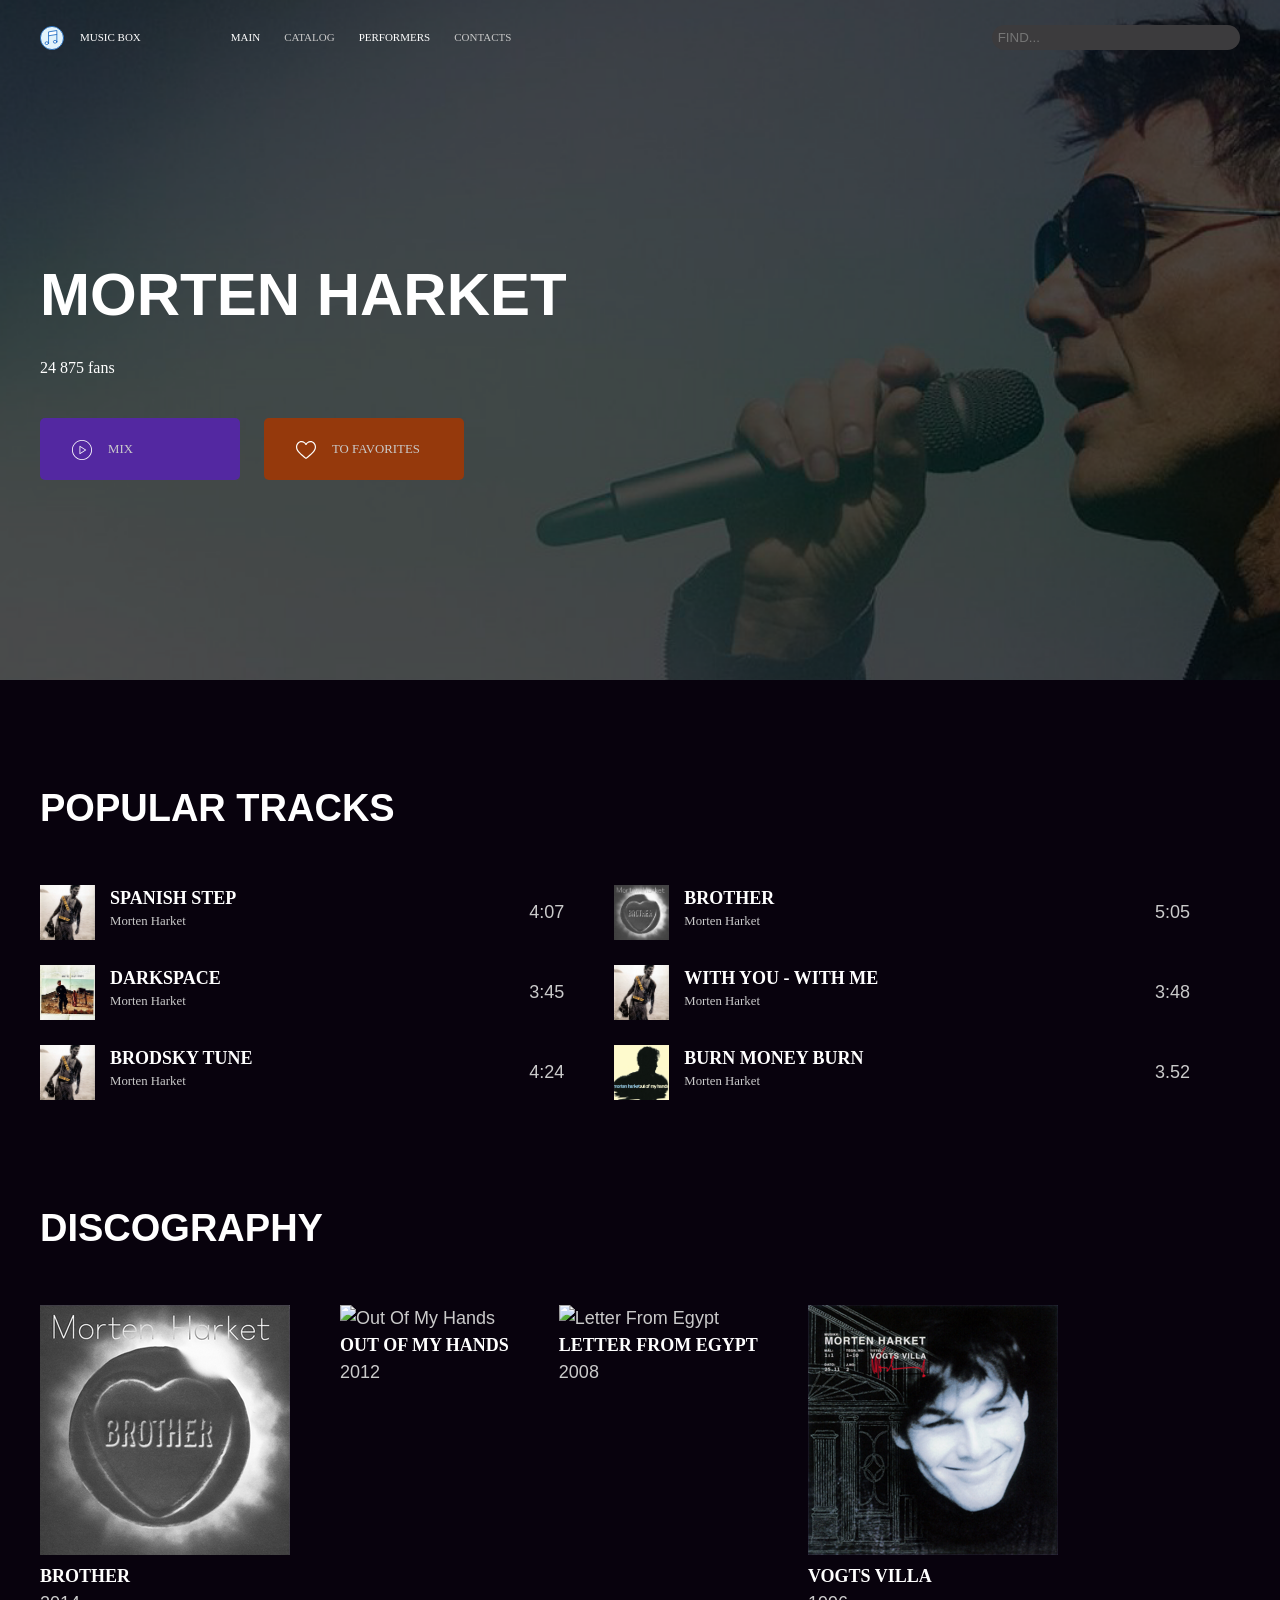
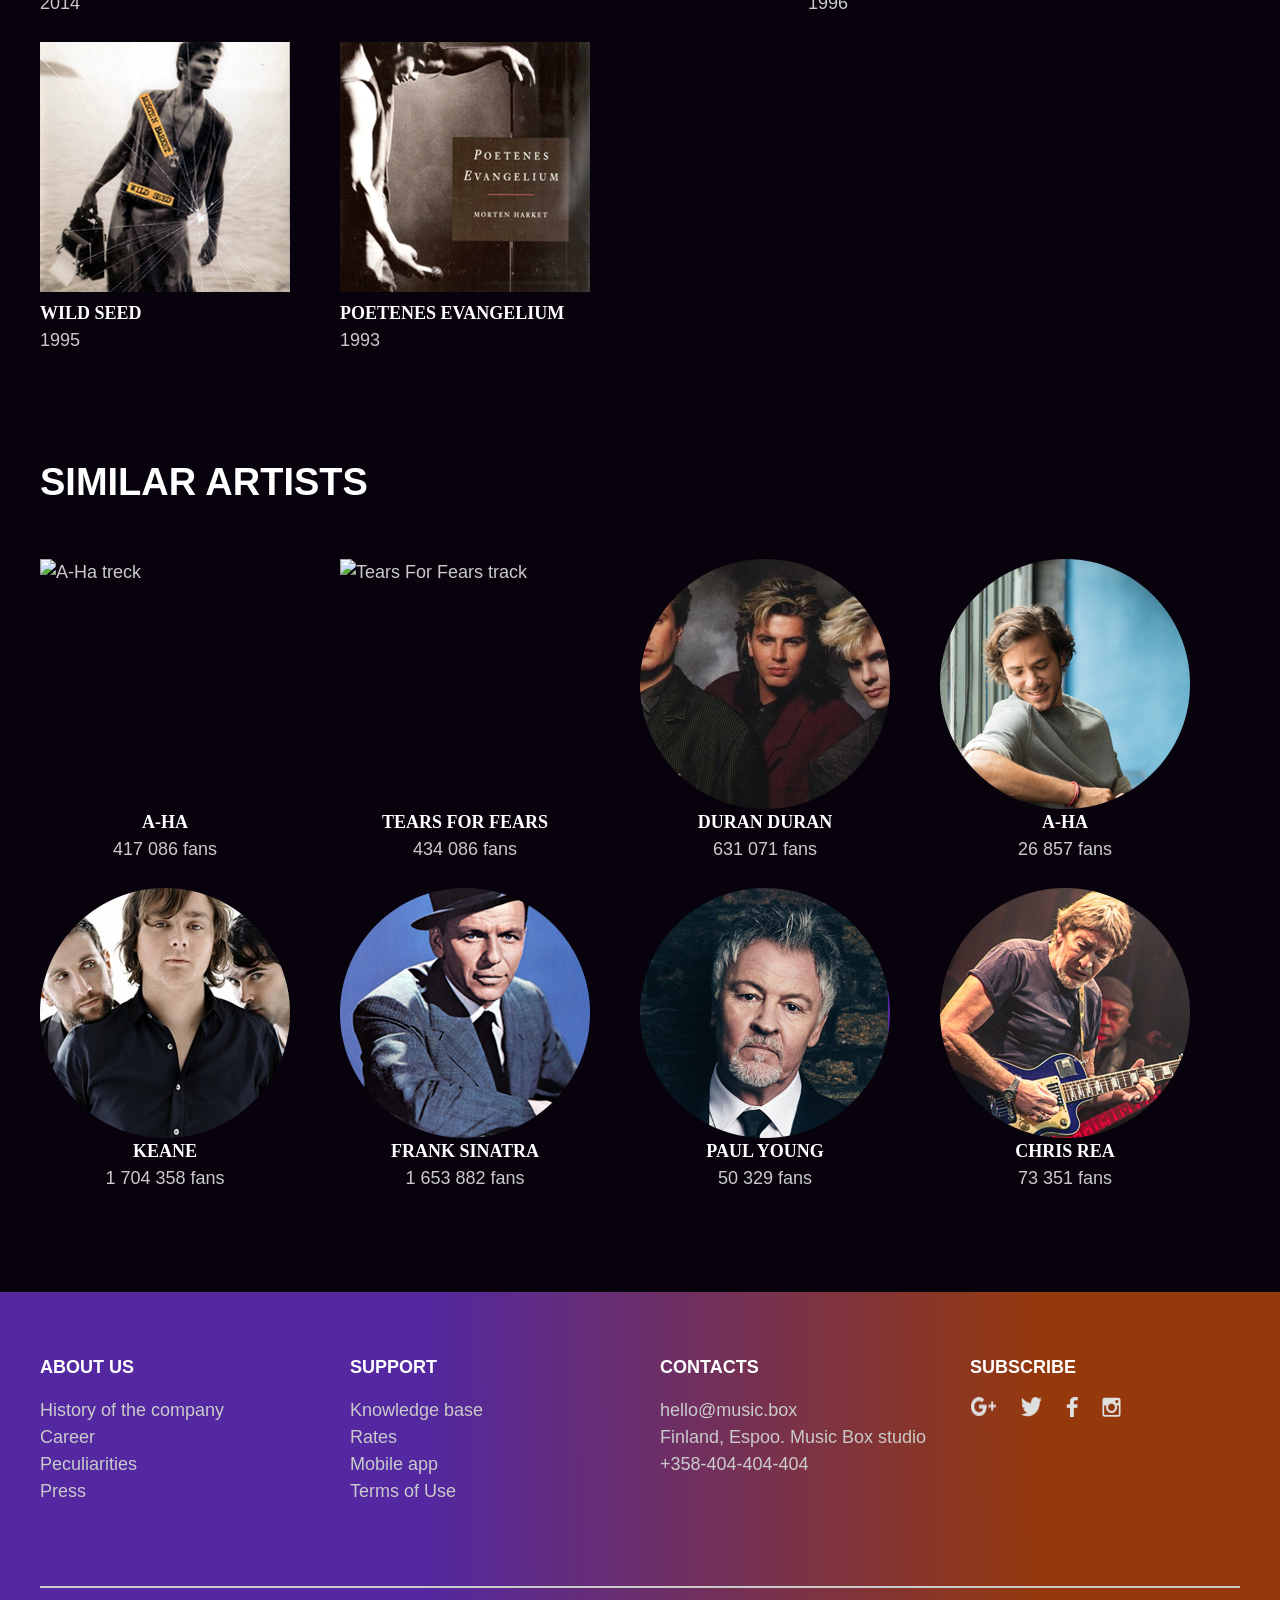
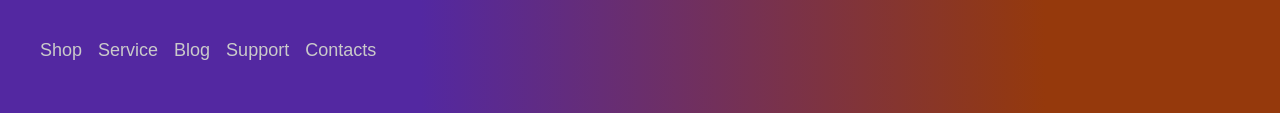
==== index.html @ 2b8c5099 "rename html file" ====
<!DOCTYPE html>
<html lang="en">
<head>
    <meta charset="UTF-8">
    <link rel="stylesheet" href="./css/app.css">
    <title>Aresla/Music box: artist</title>
</head>
<body>
      <div id="page-description" class="main-container artist-background">
          <div class="content-wrapper align-left">
              <header>
                  <div class="header-left">
                      <div class="sign-plus-music-box">
                          <img alt="musical sign" src="images/logo.svg" class="musical-sign">
                          <div class="music-box">MUSIC BOX</div>
                      </div>
                      <div class="header-navigation">
                          <div class="bright-text-color">MAIN</div>
                          <div>CATALOG</div>
                          <div class="bright-text-color">PERFORMERS</div>
                          <div>CONTACTS</div>
                      </div>
                  </div>
                  <input type="text" placeholder=" FIND..." class="search-form">
              </header>
              <div class="artist-description">
                  <div class="artist-description-content">
                      <h1 class="artist-name">Morten Harket</h1>
                      <p>24 875 fans</p>
                      <div class="artist-buttons">
                          <button type="submit" class="btn purple-background">
                              <a href="#">
                                  <div class="btn-content">
                                      <img alt="play sign" src="images/play-button.svg" class="sign">
                                      <span>MIX</span>
                                  </div>
                              </a>
                          </button>
                          <button type="submit" class="btn red-background">
                              <a href="#">
                                  <div class="btn-content">
                                      <img alt="heart sign" src="images/heart.svg" class="sign">
                                      <span>TO FAVORITES</span>
                                  </div>
                              </a>
                          </button>
                      </div>
                  </div>
              </div>
          </div>
      </div>
      <div id="page-popular-track">
          <div class="content-wrapper align-stretch">
              <h2 class="bright-text-color">Popular tracks</h2>
              <div class="tracks-list">
                  <div class="popular-track">
                      <div class="left-side">
                          <img src="images/Wild Seed.png" alt="Wild Seed photo">
                          <div class="track-info"><h3>Spanish Step</h3><p>Morten Harket</p></div>
                      </div>
                      <div class="track-duration">4:07</div>
                  </div>
                  <div class="popular-track">
                      <div class="left-side">
                          <img src="images/Brother.png" alt="Brother">
                          <div class="track-info"><h3>Brother</h3><p>Morten Harket</p></div>
                      </div>
                      <div class="track-duration">5:05</div>
                  </div>
                  <div class="popular-track">
                      <div class="left-side">
                          <img src="images/Letter from Egypt.png" alt="Letter from Egypt">
                          <div class="track-info"><h3>Darkspace</h3><p>Morten Harket</p></div>
                      </div>
                      <div class="track-duration">3:45</div>
                  </div>
                  <div class="popular-track">
                      <div class="left-side">
                          <img src="images/Wild Seed.png" alt="Wild Seed">
                          <div class="track-info"><h3>With You - With Me</h3><p>Morten Harket</p></div>
                      </div>
                      <div class="track-duration">3:48</div>
                  </div>
                  <div class="popular-track">
                      <div class="left-side">
                          <img src="images/Wild Seed.png" alt="Wild Seed">
                          <div class="track-info"><h3>Brodsky Tune</h3><p>Morten Harket</p></div>
                      </div>
                      <div class="track-duration">4:24</div>
                  </div>
                  <div class="popular-track">
                      <div class="left-side">
                          <img src="images/Out of My Hands.png" alt="Out of My Hands">
                          <div class="track-info"><h3>Burn Money Burn</h3><p>Morten Harket</p></div>
                      </div>
                      <div class="track-duration">3.52</div>
                  </div>
              </div>
          </div>
      </div>
      <div id="page-discography">
          <div class="content-wrapper">
              <h2 class="align-start bright-text-color">Discography</h2>
              <div class="discography-list">
                  <div class="discography-item">
                      <img src="images/Brother.png" alt="Brother">
                      <div class="discography-info">
                          <h3>Brother</h3>
                          <div>2014</div>
                      </div>
                  </div>
                  <div class="discography-item">
                      <img src="images/Out Of My Hands.png" alt="Out Of My Hands">
                      <div class="discography-info">
                          <h3>Out Of My Hands</h3>
                          <div>2012</div>
                      </div>
                  </div>
                  <div class="discography-item">
                      <img src="images/Letter From Egypt.png" alt="Letter From Egypt">
                      <div class="discography-info">
                          <h3>Letter From Egypt</h3>
                          <div>2008</div>
                      </div>
                  </div>
                  <div class="discography-item">
                      <img src="images/Vogts Villa.png" alt="Vogts Villa">
                      <div class="discography-info">
                          <h3>Vogts Villa</h3>
                          <div>1996</div>
                      </div>
                  </div>
                  <div class="discography-item">
                      <img src="images/Wild Seed.png" alt="Wild Seed">
                      <div class="discography-info">
                          <h3>Wild Seed</h3>
                          <div>1995</div>
                      </div>
                  </div>
                  <div class="discography-item">
                      <img src="images/Poetenes Evangelium.png" alt="Poetenes Evangelium">
                      <div class="discography-info">
                          <h3>Poetenes Evangelium</h3>
                          <div>1993</div>
                      </div>
                  </div>
              </div>
          </div>
      </div>
      <div id="page-similar">
          <div class="content-wrapper">
              <h2 class="align-start bright-text-color">Similar artists</h2>
              <div class="similar-list">
                  <div class="similar-item">
                      <img src="images/A-Ha.png" alt="A-Ha treck">
                      <div class="similar-info">
                          <h3>A-Ha</h3>
                          <div>417 086 fans</div>
                      </div>
                  </div>
                  <div class="similar-item">
                      <img src="images/Tears For Fears.png" alt="Tears For Fears track">
                      <div class="similar-info">
                          <h3>Tears For Fears</h3>
                          <div>434 086 fans</div>
                      </div>
                  </div>
                  <div class="similar-item">
                      <img src="images/Duran Duran.png" alt="Duran Duran pic">
                      <div class="similar-info">
                          <h3>Duran Duran</h3>
                          <div>631 071 fans</div>
                      </div>
                  </div>
                  <div class="similar-item">
                      <img src="images/Jack Savoretti.png" alt="Jack Savoretti">
                      <div class="similar-info">
                          <h3>A-Ha</h3>
                          <div>26 857 fans</div>
                      </div>
                  </div>
                  <div class="similar-item">
                      <img src="images/Keane.png" alt="Keane">
                      <div class="similar-info">
                          <h3>Keane</h3>
                          <div>1 704 358 fans</div>
                      </div>
                  </div>
                  <div class="similar-item">
                      <img src="images/Frank Sinatra.png" alt="Frank Sinatra">
                      <div class="similar-info">
                          <h3>Frank Sinatra</h3>
                          <div>1 653 882 fans</div>
                      </div>
                  </div>
                  <div class="similar-item">
                      <img src="images/Paul Young.png" alt="Paul Young">
                      <div class="similar-info">
                          <h3>Paul Young</h3>
                          <div>50 329 fans</div>
                      </div>
                  </div>
                  <div class="similar-item">
                      <img src="images/Chris Rea.png" alt="Chris Rea">
                      <div class="similar-info">
                          <h3>Chris Rea</h3>
                          <div>73 351 fans</div>
                      </div>
                  </div>
              </div>
          </div>
      </div>
      <footer class="bg-gradient">
          <div class="content-wrapper">
              <div class="footer-top-part">
                  <div>
                      <h2 class="footer-topic">About us</h2>
                      <div><a href="#">History of the company</a></div>
                      <div><a href="#">Career</a></div>
                      <div><a href="#">Peculiarities</a></div>
                      <div><a href="#">Press</a></div>
                  </div>
                  <div>
                      <h2 class="footer-topic">Support</h2>
                      <a href="#">Knowledge base</a><br>
                      <a href="#">Rates</a><br>
                      <a href="#">Mobile app</a><br>
                      <a href="#">Terms of Use</a>
                  </div>
                  <div>
                      <h2 class="footer-topic">Contacts</h2>
                      <div>hello@music.box</div>
                      <div>Finland, Espoo. Music Box studio</div>
                      <div>+358-404-404-404</div>
                  </div>
                  <div>
                      <h2 class="footer-topic">Subscribe</h2>
                      <div class="media">
                          <img src="images/Google+.png" alt="знак Гугл+">
                          <img src="images/Twitter.png" alt="знак Твиттер">
                          <img src="images/Facebook.png" alt="знак Фейсбук">
                          <img src="images/Instagram.png" alt="знак Инстаграма">
                      </div>
                  </div>
              </div>
              <hr class="line">
              <div class="footer-down-part">
                <span>Shop</span>
                <span>Service</span>
                <span>Blog</span>
                <span>Support</span>
                <span>Contacts</span>
              </div>
          </div>
      </footer>
</body>
</html>
---- css/app.css ----
header {
  position: absolute;
  top: 25px;
  display: flex;
  flex-direction: row;
  align-items: center;
  justify-content: space-between;
  width: 100%;
  max-width: 1200px;
}

.sign-plus-music-box {
  display: flex;
  flex-direction: row;
  align-items: center;
}

.musical-sign {
  margin-left: 0;
  width: 24px;
  height: 24px;
}

.music-box {
  font: 11px/16.5px Roboto, serif;
  margin-left: 16px;
}

.header-navigation {
  display: flex;
  flex-direction: row;
  align-items: center;
  gap: 24px;
  margin-left: 90px;
  color: #CACACA;
  font: 11px/16.5px Roboto, serif;
}

.bright-color {
  color: #FFFFFF;
}

.search-form {
  width: 248px;
  height: 25px;
  padding: 0;
  margin-right: 0;
  border-radius: 50px;
  color: whitesmoke;
  background-color: #3C3B3D;
  box-sizing: border-box;
  border-color: transparent;
}

.header-left {
  display: flex;
  flex-direction: row;
  align-items: center;
}

@media (max-width: 770px) {
  header {
    position: absolute;
    display: flex;
    flex-direction: column;
    align-items: flex-start;
    top: 25px;
    left: 20px;
    right: 20px;
    width: calc(100% - 40px);
  }

  .header-left {
    display: flex;
    flex-direction: column;
    justify-items: flex-start;
    align-items: initial;
  }

  .flex-container {
    display: flex;
    flex-direction: column;
    justify-items: flex-start;
  }

  .header-navigation {
    display: flex;
    flex-direction: column;
    align-items: flex-start;
    margin: 17px 0 18px 0;
    gap: 3px;
  }

  .search-form {
    width: 100%;
    height: 25px;
    padding-right: 0;
    border-radius: 50px;
    background-color: #3C3B3D;
    box-sizing: border-box;
  }
}
body {
  font: 18px/1.5 Roboto, sans-serif;
  background-color: #08020d;
  color: #cacaca;
  margin: 0;
}

h1 {
  font-size: 60px;
  line-height: 90px;
  font-weight: bold;
  text-transform: uppercase;
  margin-block: 0;
}

h2 {
  font-size: 38px;
  line-height: 57px;
  font-weight: bold;
  text-transform: uppercase;
  margin: 0;
}

.btn {
  padding: 20px 30px;
  border-radius: 5px;
  text-transform: uppercase;
  border-color: transparent;
}

.bright-text-color {
  color: #FFFFFF;
}

@media (max-width: 770px) {
  h1 {
    font-size: 30px;
    line-height: 45px;
    font-weight: bold;
    text-transform: uppercase;
  }

  h2 {
    font-size: 18px;
    line-height: 27px;
    font-weight: bold;
    text-transform: uppercase;
  }
}
.main-container {
  max-width: 1440px;
  position: relative;
  justify-items: center;
}

.content-wrapper {
  display: flex;
  flex-direction: column;
  align-items: center;
  align-content: center;
  justify-content: center;
  justify-items: center;
  width: 100%;
  max-width: 1200px;
}

.align-left {
  align-items: flex-start;
}

.align-stretch {
  align-items: stretch;
}

@media (max-width: 770px) {
  .main-container {
    max-width: 100%;
    position: relative;
  }

  .content-wrapper {
    display: flex;
    justify-content: center;
    max-width: 100%;
    padding-right: 20px;
    padding-left: 20px;
    width: calc(100% - 40px);
  }
}
.page-description-background {
  width: 100%;
  background-image: url("../images/banner.png");
  background-position: center;
  background-size: cover;
}

.artist-background {
  width: 100%;
  background-image: url("../images/Morten Harket.png");
  background-position: center;
  background-size: cover;
}

#page-description {
  display: flex;
  flex-direction: column;
  align-items: center;
  padding-top: 200px;
  padding-bottom: 200px;
  color: #FFFFFF;
}

.instruction {
  display: flex;
  flex-direction: row;
  align-items: center;
  justify-content: center;
  font: 16px/1.5 Roboto, serif;
  margin-top: 31px;
}

.subscribe-section {
  text-align: center;
  width: 100%;
}

h2 {
  margin-top: 0;
}

.page-description-forms {
  display: inline-flex;
  flex-direction: column;
  margin-top: 17px;
}

.form {
  display: flex;
  flex-direction: column;
  margin-bottom: 24px;
}

.form-inputs {
  display: inline-flex;
  justify-content: center;
  gap: 24px;
  margin-bottom: 1.5rem;
  color: #FFFFFF;
}

form input {
  min-width: 270px;
  min-height: 50px;
  padding-left: 20px;
  border: 2px solid #CACACA;
  border-radius: 3px;
  box-sizing: border-box;
  background-color: transparent;
}

form input::placeholder {
  color: #FFFFFF;
}

.bg-color {
  background-color: #34C176;
}

.artist-description {
  display: flex;
  flex-direction: column;
  justify-items: center;
  align-items: flex-start;
  margin-top: 50px;
}

.content-wrapper-artist {
  display: flex;
  flex-direction: column;
  align-items: center;
  justify-content: flex-start;
  width: 100%;
  max-width: 1200px;
}

.artist-name {
  margin-bottom: 16px;
}

.artist-description-content p {
  margin: 16px 0 38px;
  font: 16px/1.5 Roboto, serif;
}

.artist-buttons {
  display: flex;
  flex-direction: row;
  gap: 1.5rem;
  border-color: transparent;
}

.artist-buttons button {
  height: 62px;
  width: 200px;
}

.btn-content {
  display: flex;
  flex-direction: row;
  gap: 16px;
  justify-items: flex-start;
  align-items: center;
  font: 12.8px/1.5 Roboto, serif;
}

.sign {
  height: 20px;
  filter: invert(100%);
}

.red-background {
  background-color: #95390C;
}

.purple-background {
  background-color: #5328A1;
}

@media (max-width: 770px) {
  .instruction {
    display: flex;
    flex-direction: column;
    justify-items: center;
    margin-top: 31px;
  }

  .page-description-forms {
    display: inline-flex;
    flex-direction: column;
    width: 100%;
    margin-top: 17px;
  }

  .form-inputs {
    display: flex;
    flex-direction: column;
    width: 100%;
    gap: 24px;
    margin-bottom: 1.5rem;
    color: #FFFFFF;
  }

  form input {
    flex: 1;
    height: 50px;
    width: 100%;
    padding-left: 20px;
    border: 2px solid #CACACA;
    border-radius: 3px;
    box-sizing: border-box;
    background-color: transparent;
  }

  .artist-buttons {
    display: flex;
    flex-direction: column;
    align-items: flex-start;
  }
}
.page-pricing-background {
  width: 100%;
  background: #08020D;
}

#page-pricing {
  display: flex;
  justify-content: center;
  padding-top: 100px;
  color: #FFFFFF;
}

.page-pricing-content {
  display: flex;
  flex-direction: column;
  align-items: center;
  width: 100%;
  max-width: 1200px;
}

.pricing-cards {
  display: flex;
  flex-direction: row;
  align-items: center;
  justify-items: center;
  justify-content: space-between;
  width: 100%;
  gap: 47px;
  margin-top: 45px;
  margin-bottom: 50px;
}

.page-pricing-btn {
  padding: 20px 30px;
  border-radius: 5px;
  width: 100%;
  background-color: transparent;
  border: 1px solid #CACACA;
}

a {
  text-decoration: none;
  color: #FFFFFF;
}

.pricing-item {
  flex: 1;
  display: flex;
  flex-direction: column;
  align-items: center;
  padding-left: 1.5rem;
  padding-right: 1.5rem;
  padding-bottom: 64px;
  border-radius: 1rem;
  font-size: 12.8px;
  line-height: 19.2px;
  font-weight: normal;
}

.pricing-item h3 {
  font-size: 24px;
  line-height: 36px;
  text-transform: uppercase;
}

.pricing-value {
  display: flex;
  font-size: 64px;
  line-height: 64px;
  margin-top: 200px;
  margin-bottom: 64px;
}

.currency {
  font: normal 32px/1.5 Roboto, sans-serif;
}

.pricing-footer {
  margin-top: 64px;
  display: flex;
  text-align: center;
}

.bg-1 {
  background-image: url("../images/subscribe_1.png");
  background-position: center;
  background-size: cover;
}

.bg-2 {
  background-image: url("../images/subscribe_2.png");
  background-position: center;
  background-size: cover;
}

.bg-3 {
  background-image: url("../images/subscribe_3.png");
  background-position: center;
  background-size: cover;
}

.page-pricing-footer {
  width: 100%;
  display: flex;
  text-align: center;
  font: normal 16px/1.5 Roboto, sans-serif;
}

@media (max-width: 770px) {
  .pricing-cards {
    display: flex;
    flex-direction: column;
    justify-items: center;
    width: calc(100% - 40px);
  }

  .page-pricing-footer {
    width: calc(100% - 40px);
  }
}
#page-news {
  display: flex;
  justify-content: center;
  padding-top: 100px;
}

.margin-btm-48 {
  margin-bottom: 48px;
}

h3 {
  font: normal 30px/1.5 Roboto, sans-serif;
  margin: 0;
}

.news-item {
  display: flex;
  flex-direction: row;
  align-items: center;
}

.news {
  display: flex;
  flex-direction: column;
  align-items: flex-start;
  margin-left: 50px;
}

.news-body {
  display: flex;
  flex-direction: column;
  align-items: flex-start;
}

.news-body p {
  margin-top: 30px;
  margin-bottom: 24px;
}

.news-footer {
  display: flex;
  flex-direction: column;
  align-items: flex-start;
}

.news-author {
  display: flex;
  flex-direction: row;
  align-items: center;
  gap: 16px;
  margin-bottom: 48px;
  font: normal 12px/1.6 Roboto, sans-serif;
}

.news-author span {
  color: #F89202;
  text-transform: capitalize;
}

.page-news-btn {
  width: 135px;
  height: 53px;
  background-color: transparent;
  border: 1px solid #CACACA;
}

.page-news-btn a {
  font: normal 12px/1.6 Roboto, sans-serif;
}

.second-news {
  margin-top: 65px;
}

.second-news-content {
  margin-left: 0;
}

@media (max-width: 770px) {
  .news {
    margin-left: 0;
  }

  .news-item {
    display: flex;
    flex-direction: column;
    justify-items: center;
    width: 100%;
  }

  .news-item img {
    max-width: 100%;
  }

  h3 {
    font: normal 16px/1.5 Roboto, sans-serif;
  }

  .news-body p {
    font: normal 16px/1.5 Roboto, sans-serif;
  }

  .news-item {
    gap: 50px;
  }

  .news-author {
    align-items: flex-start;
  }

  .second-news {
    display: flex;
    flex-direction: column-reverse;
  }
}
#page-app {
  display: flex;
  justify-content: center;
  padding-top: 100px;
  margin-bottom: 100px;
}

.page-app-content {
  display: flex;
  flex-direction: row;
  align-items: start;
  justify-items: center;
  width: 100%;
  gap: 144px;
  margin-top: 48px;
  margin-bottom: 16px;
}

.page-app-contents {
  max-width: 600px;
  padding-top: 16px;
}

.page-app-content-text {
  font: 16px/1.5 Roboto, sans-serif;
}

.page-app-btn {
  width: 131px;
  height: 53px;
  margin-top: 16px;
  border-radius: 32px;
  padding: 16px 40px;
  background: #95390C;
  border-color: transparent;
}

.page-app-btn a {
  font: 12.8px/19.2px Roboto, sans-serif;
  color: #FFFFFF;
}

@media (max-width: 770px) {
  .page-app-content {
    flex-direction: column-reverse;
    align-items: center;
    gap: 16px;
  }
}
footer {
  display: flex;
  justify-content: center;
  width: 100%;
}

.bg-gradient {
  background: linear-gradient(89.75deg, #5328a1 32.83%, #95390c 81.56%);
}

.footer-top-part {
  display: grid;
  grid-template-columns: repeat(4, 1fr);
  gap: 40px;
  padding-top: 62px;
  padding-bottom: 72px;
  width: 100%;
}

.line {
  border: 1px solid #CACACA;
  box-sizing: border-box;
  border-radius: 0;
  width: 100%;
}

.footer-down-part {
  display: flex;
  flex-direction: row;
  gap: 16px;
  justify-items: flex-start;
  padding-top: 40px;
  padding-bottom: 49px;
  width: 100%;
}

.footer-topic {
  font-size: 18px;
  line-height: 27px;
  font-weight: bold;
  text-transform: uppercase;
  margin-bottom: 16px;
  color: #FFFFFF;
}

a {
  color: #CACACA;
}

.media {
  display: flex;
  flex-direction: row;
  justify-items: center;
  gap: 24px;
}

@media (max-width: 770px) {
  .footer-top-part {
    display: grid;
    grid-template-columns: auto;
    grid-template-rows: 1fr 1fr auto auto;
    justify-items: start;
    width: 100%;
    padding-bottom: 75px;
  }

  .footer-down-part {
    display: flex;
    flex-direction: column;
    align-items: flex-start;
    width: 100%;
    padding-bottom: 48px;
  }
}
#page-popular-track {
  display: flex;
  justify-content: center;
  padding-top: 100px;
}

h3 {
  font: bold 12.8px/19.2px Roboto, serif;
  margin: 0;
  text-transform: uppercase;
  color: #FFFFFF;
}

.tracks-list {
  display: grid;
  grid-template-columns: auto auto;
  grid-template-rows: auto auto auto;
  row-gap: 25px;
  margin-top: 48px;
}

.popular-track {
  display: flex;
  flex-direction: row;
  justify-content: space-between;
  align-items: center;
  width: 100%;
}

.left-side {
  display: flex;
  flex-direction: row;
  gap: 15px;
}

.left-side img {
  width: 55px;
  height: 55px;
}

.track-info {
  display: flex;
  flex-direction: column;
  justify-items: flex-start;
}

.track-info p {
  margin-block: 0;
  font: 12.8px/19.2px Roboto, serif;
}

.track-duration {
  margin-right: 50px;
}

@media (max-width: 770px) {
  .tracks-list {
    display: grid;
    grid-template-columns: auto;
    grid-template-rows: auto;
    row-gap: 25px;
    margin-top: 48px;
  }

  .track-duration {
    margin-right: 0;
  }
}
#page-discography {
  padding-top: 100px;
  display: flex;
  justify-content: center;
}

.discography-list {
  display: flex;
  flex-direction: row;
  flex-wrap: wrap;
  margin-top: 48px;
  gap: 50px;
  row-gap: 25px;
}

.align-start {
  align-self: flex-start;
}

.discography-item img {
  height: 250px;
  width: 250px;
}

h3 {
  font: bold 18px/1.5 Roboto, serif;
  text-transform: uppercase;
}

@media (max-width: 770px) {
  .discography-item img {
    height: 137px;
    width: 137px;
  }

  .discography-item {
    display: flex;
    flex-direction: column;
    flex-wrap: wrap;
    width: 137px;
  }
}
#page-similar {
  display: flex;
  justify-content: center;
  padding-top: 100px;
  margin-bottom: 100px;
}

.similar-list {
  display: flex;
  flex-direction: row;
  gap: 50px;
  row-gap: 25px;
  margin-top: 48px;
  flex-wrap: wrap;
}

.similar-item {
  display: flex;
  flex-direction: column;
  align-items: center;
}

.similar-item img {
  height: 250px;
  width: 250px;
}

.similar-info {
  display: flex;
  flex-direction: column;
  align-items: center;
}

@media (max-width: 770px) {
  .similar-item img {
    height: 137px;
    width: 137px;
  }
}

/*# sourceMappingURL=app.css.map */
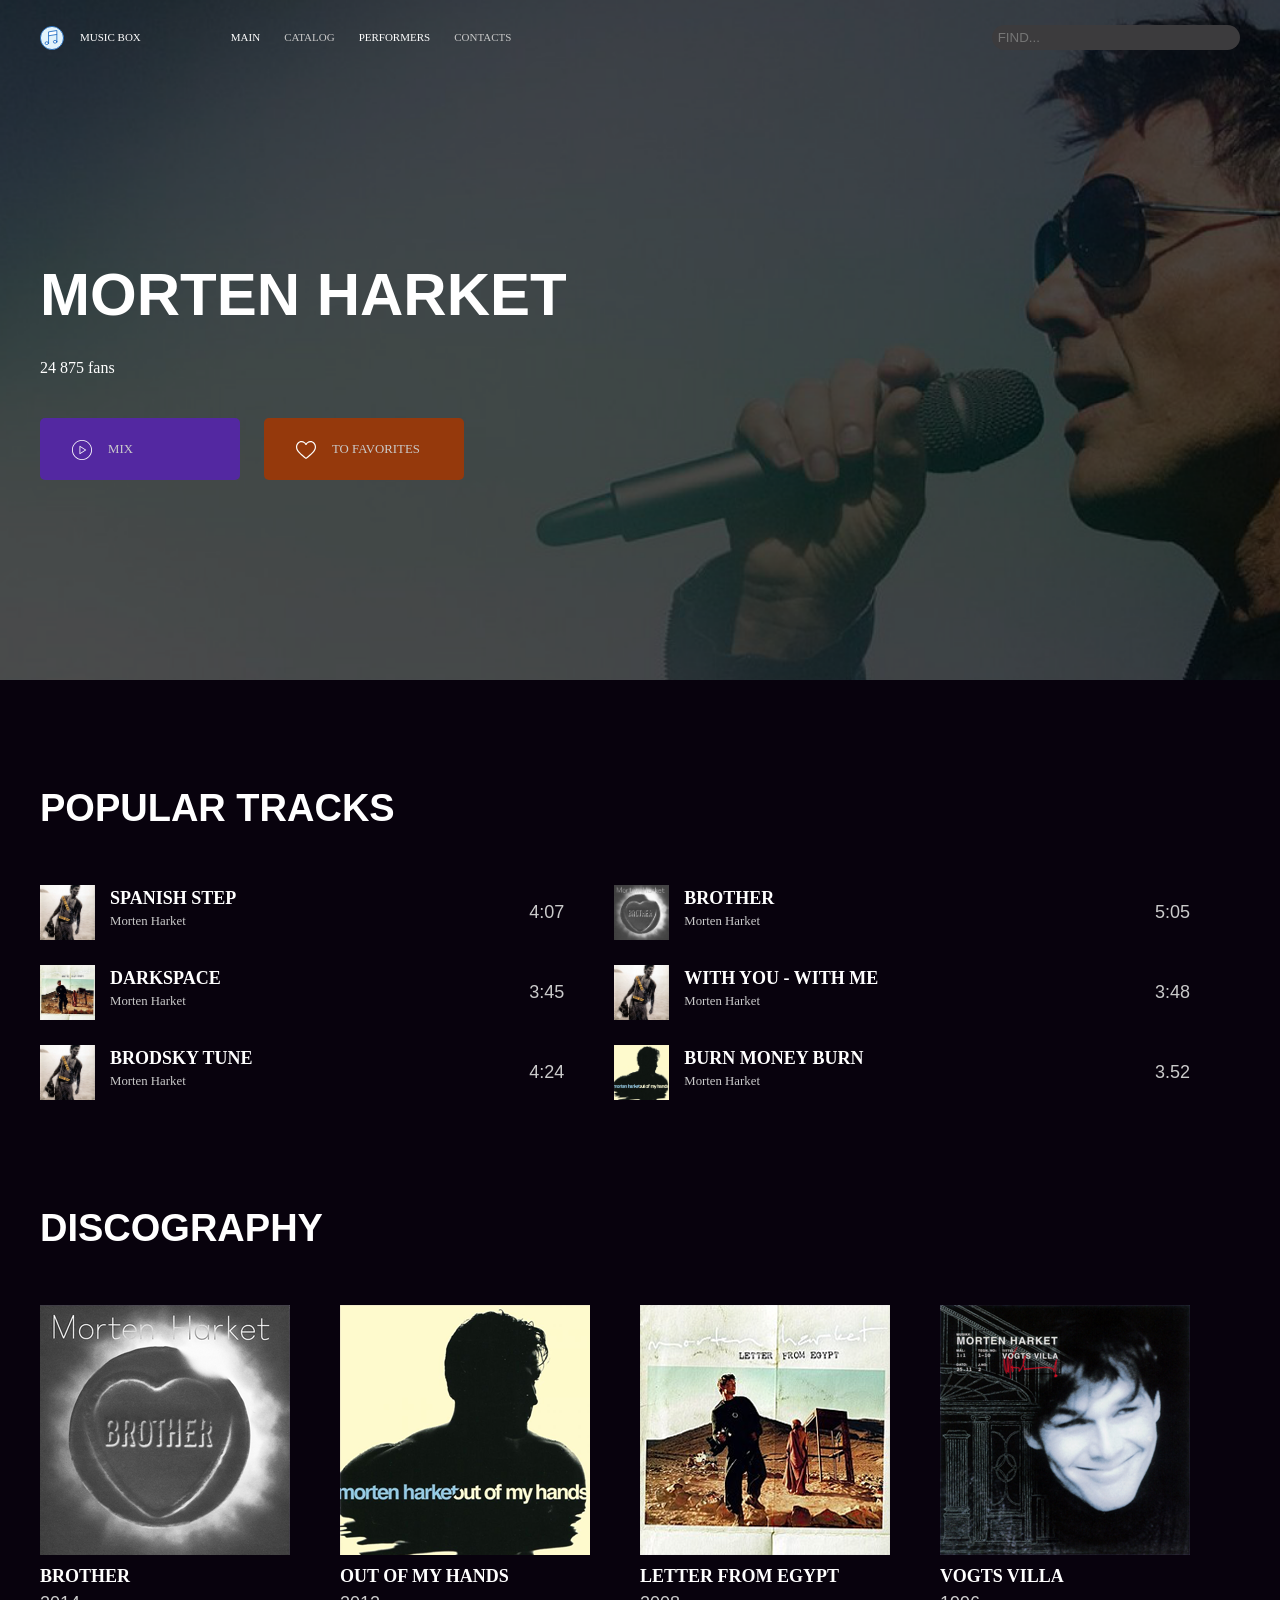
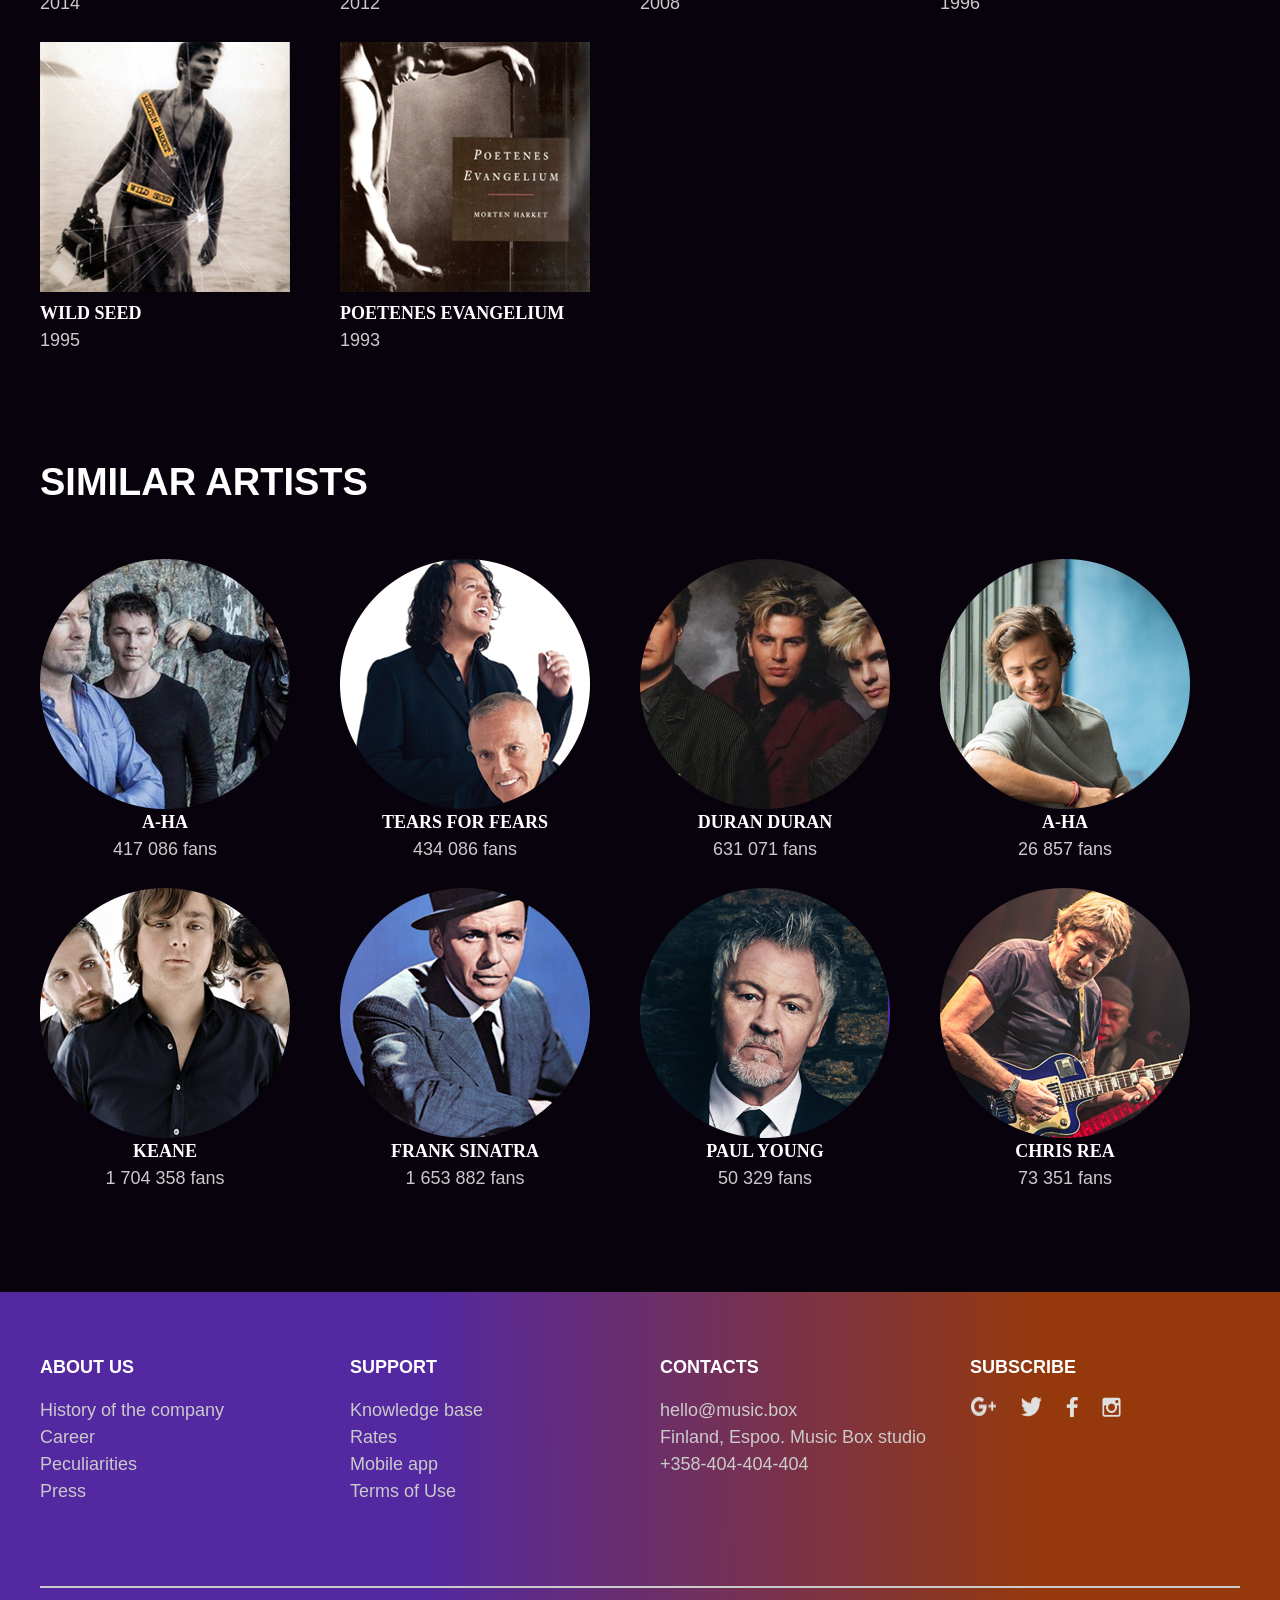
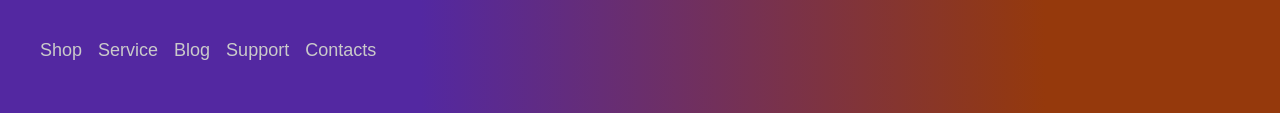
==== commit edfb9137: "fix images links" ====
--- a/index.html
+++ b/index.html
@@ -110,14 +110,14 @@
                       </div>
                   </div>
                   <div class="discography-item">
-                      <img src="images/Out Of My Hands.png" alt="Out Of My Hands">
+                      <img src="/images/Out of My Hands.png" alt="Out Of My Hands">
                       <div class="discography-info">
                           <h3>Out Of My Hands</h3>
                           <div>2012</div>
                       </div>
                   </div>
                   <div class="discography-item">
-                      <img src="images/Letter From Egypt.png" alt="Letter From Egypt">
+                      <img src="/images/Letter from Egypt.png" alt="Letter From Egypt">
                       <div class="discography-info">
                           <h3>Letter From Egypt</h3>
                           <div>2008</div>
@@ -152,14 +152,14 @@
               <h2 class="align-start bright-text-color">Similar artists</h2>
               <div class="similar-list">
                   <div class="similar-item">
-                      <img src="images/A-Ha.png" alt="A-Ha treck">
+                      <img src="/images/A-ha.png" alt="A-Ha treck">
                       <div class="similar-info">
                           <h3>A-Ha</h3>
                           <div>417 086 fans</div>
                       </div>
                   </div>
                   <div class="similar-item">
-                      <img src="images/Tears For Fears.png" alt="Tears For Fears track">
+                      <img src="/images/Tears for Fears.png" alt="Tears For Fears track">
                       <div class="similar-info">
                           <h3>Tears For Fears</h3>
                           <div>434 086 fans</div>
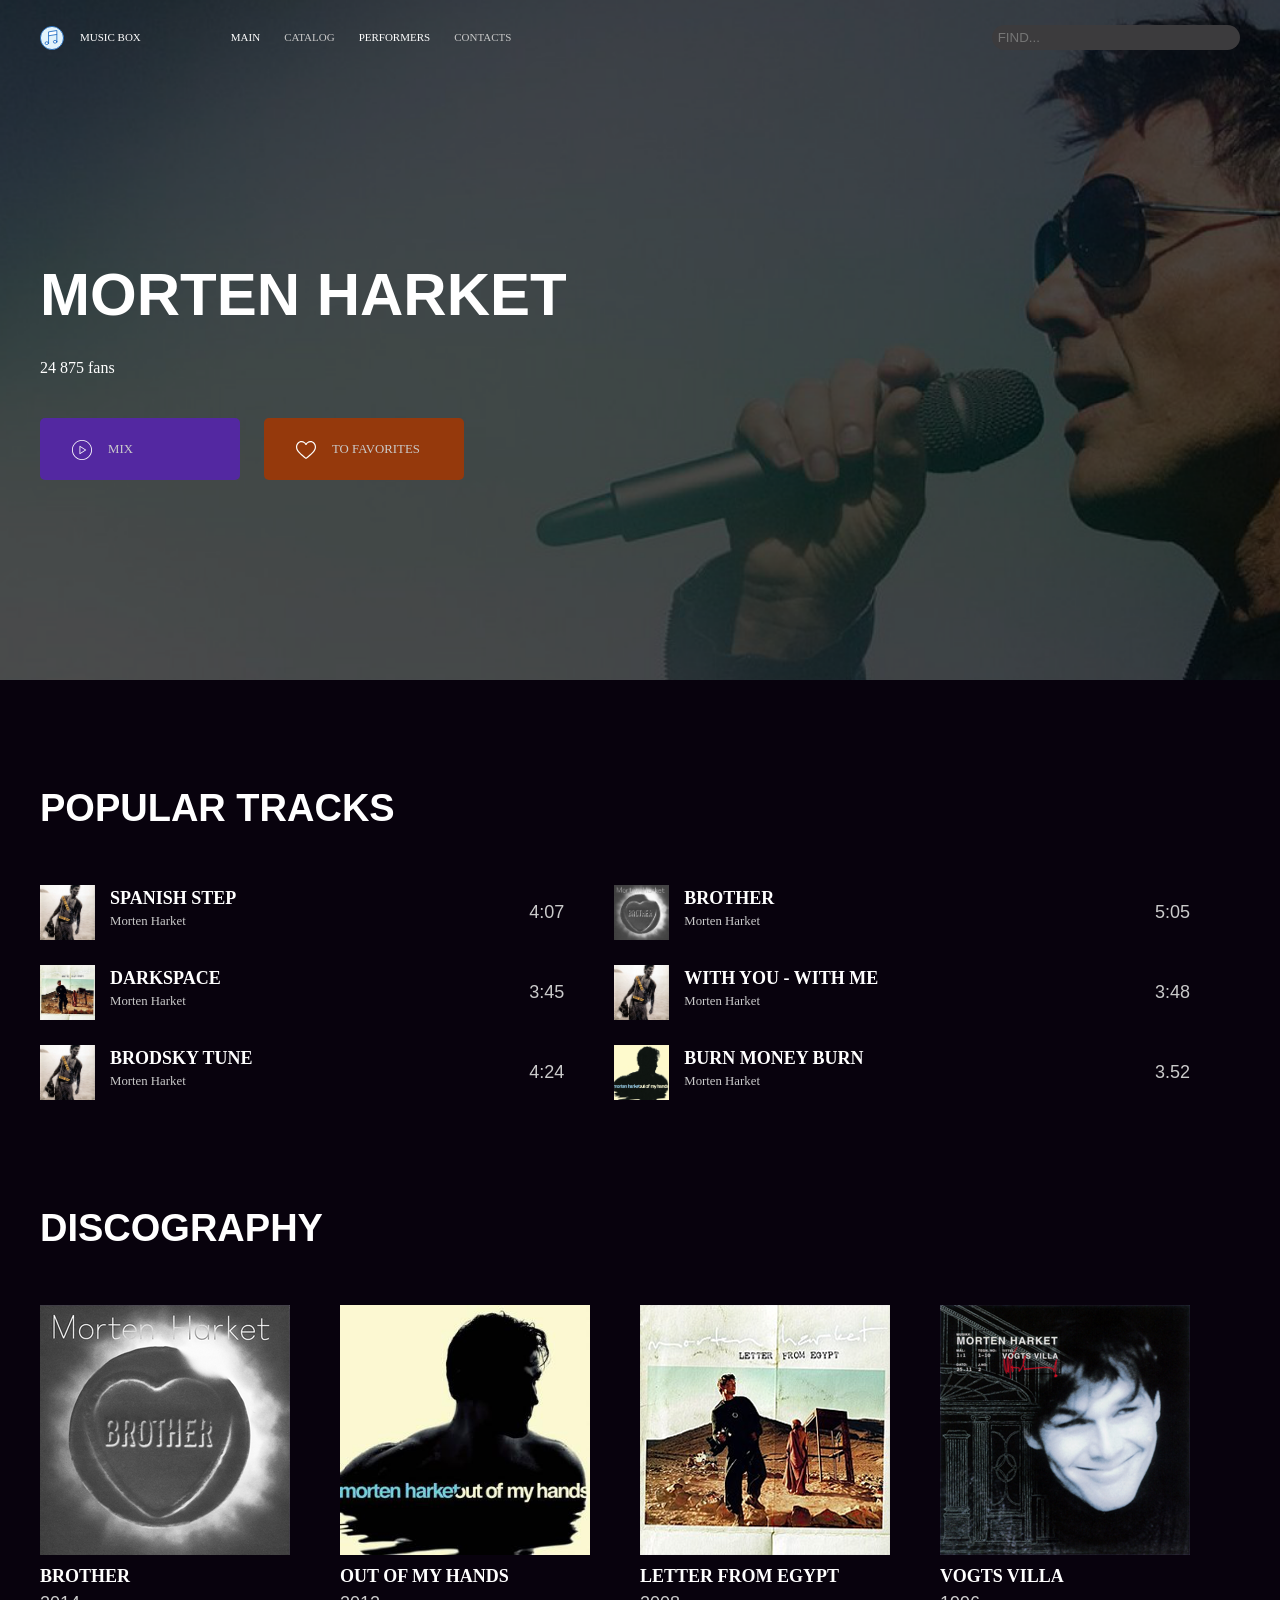
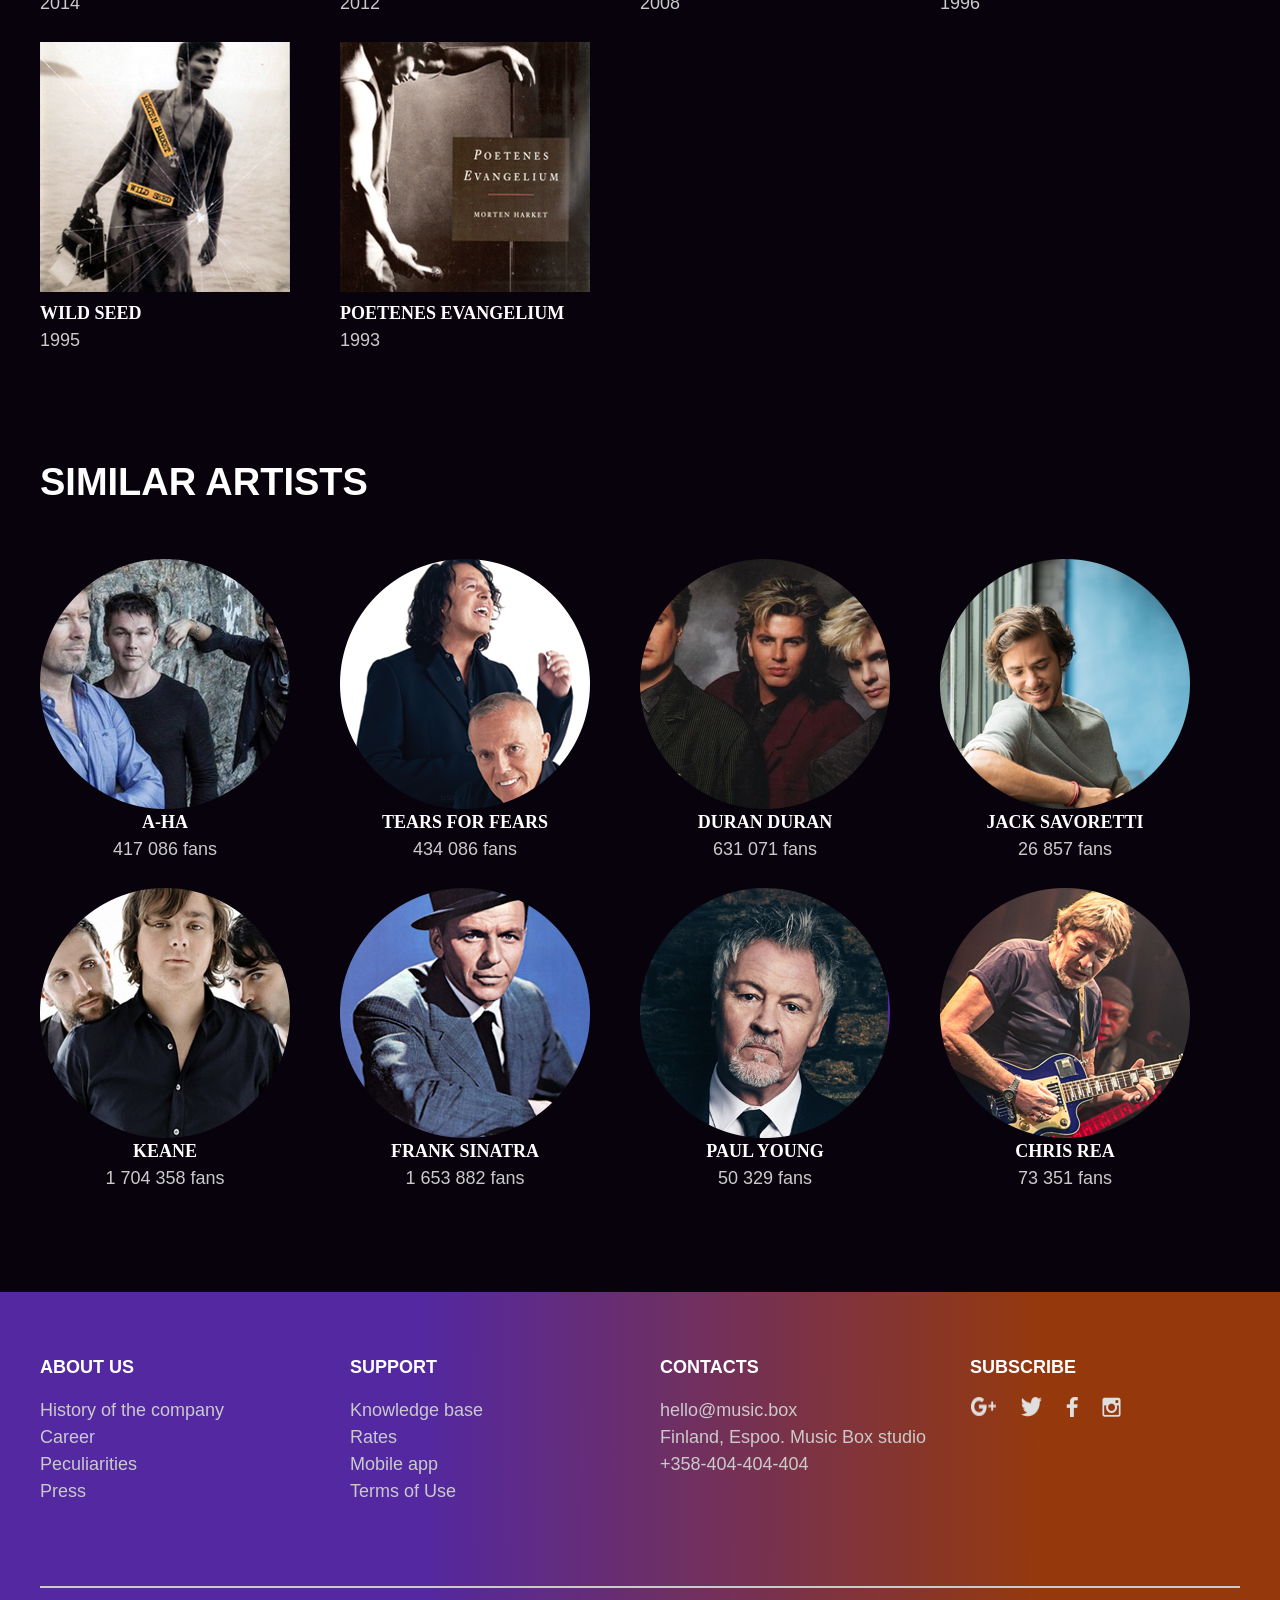
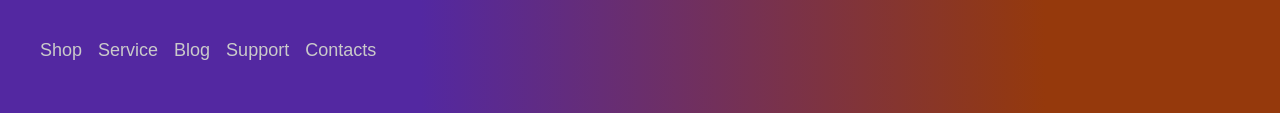
==== commit d50a412a: "change png" ====
--- a/index.html
+++ b/index.html
@@ -110,7 +110,7 @@
                       </div>
                   </div>
                   <div class="discography-item">
-                      <img src="/images/Out of My Hands.png" alt="Out Of My Hands">
+                      <img src="/images/Morten_Harket_-_Out_Of_My_Hands.jpg" alt="Out Of My Hands">
                       <div class="discography-info">
                           <h3>Out Of My Hands</h3>
                           <div>2012</div>
@@ -175,7 +175,7 @@
                   <div class="similar-item">
                       <img src="images/Jack Savoretti.png" alt="Jack Savoretti">
                       <div class="similar-info">
-                          <h3>A-Ha</h3>
+                          <h3>Jack Savoretti</h3>
                           <div>26 857 fans</div>
                       </div>
                   </div>
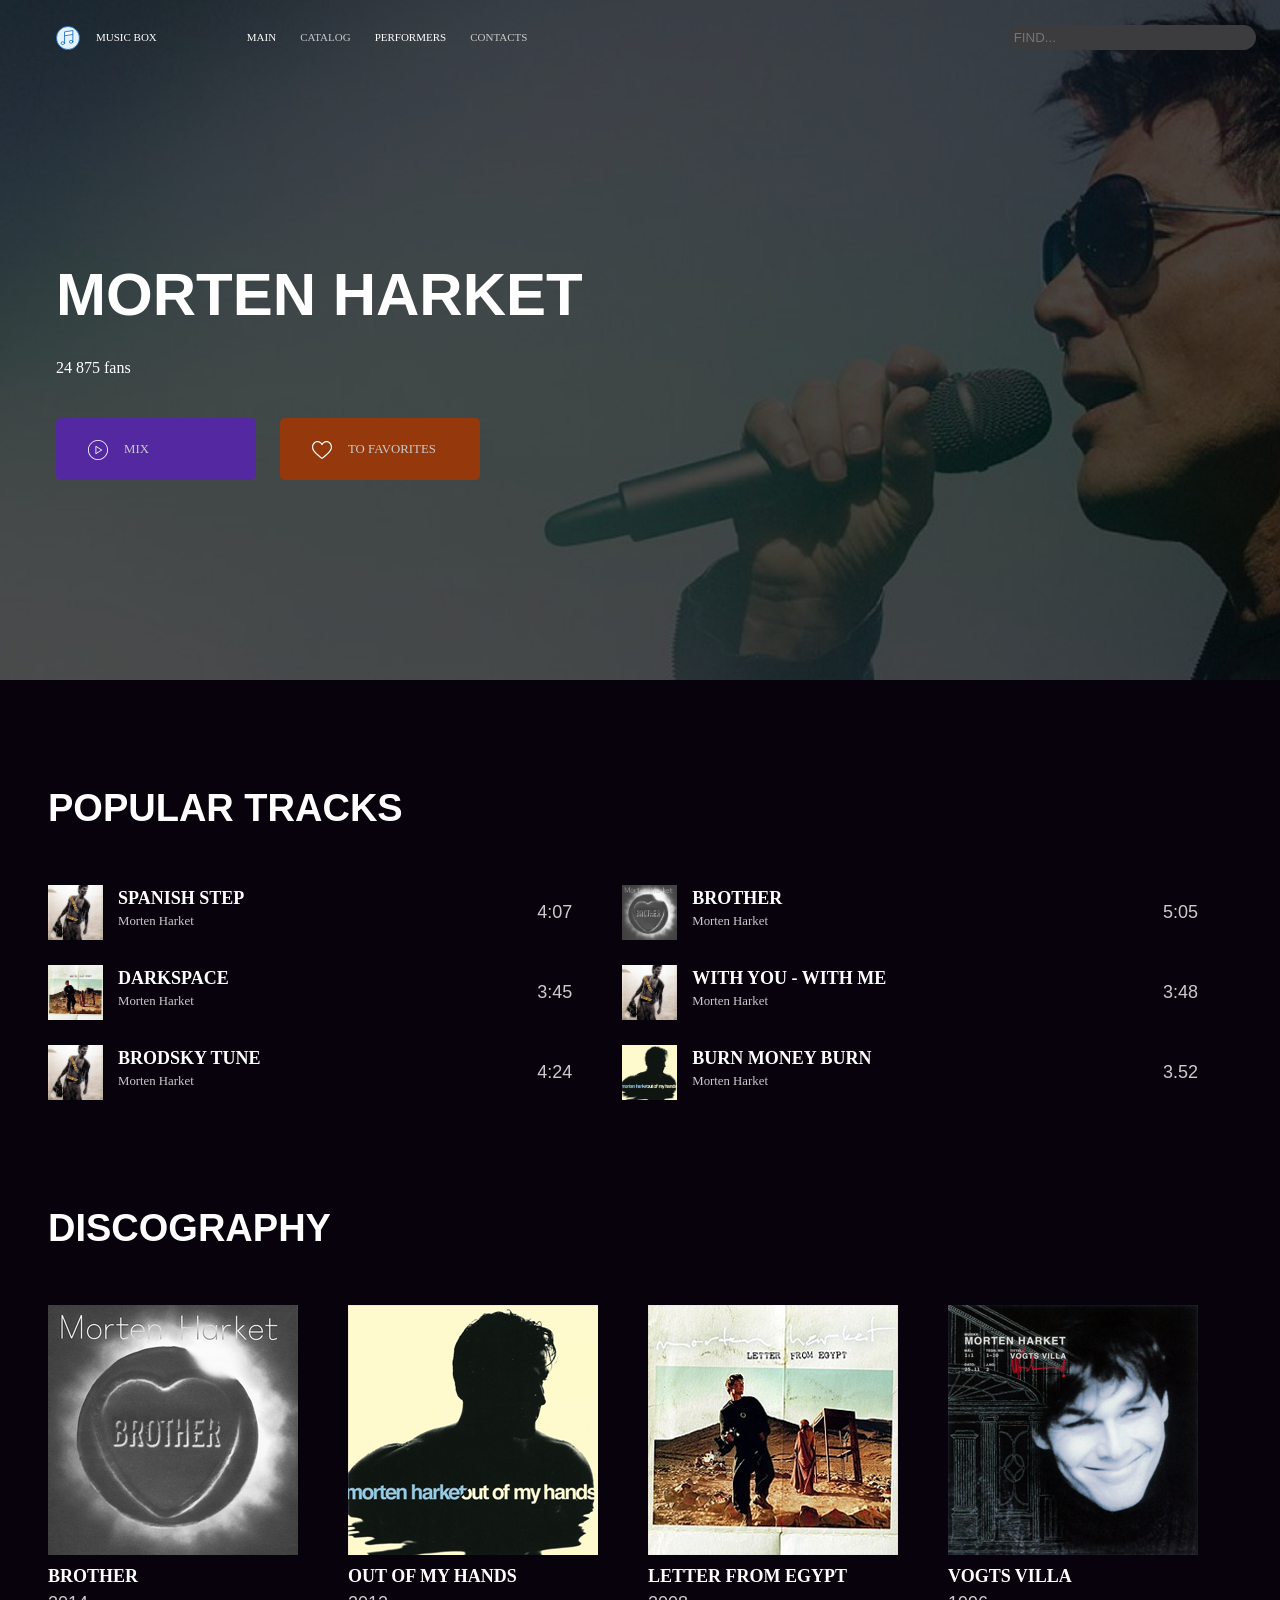
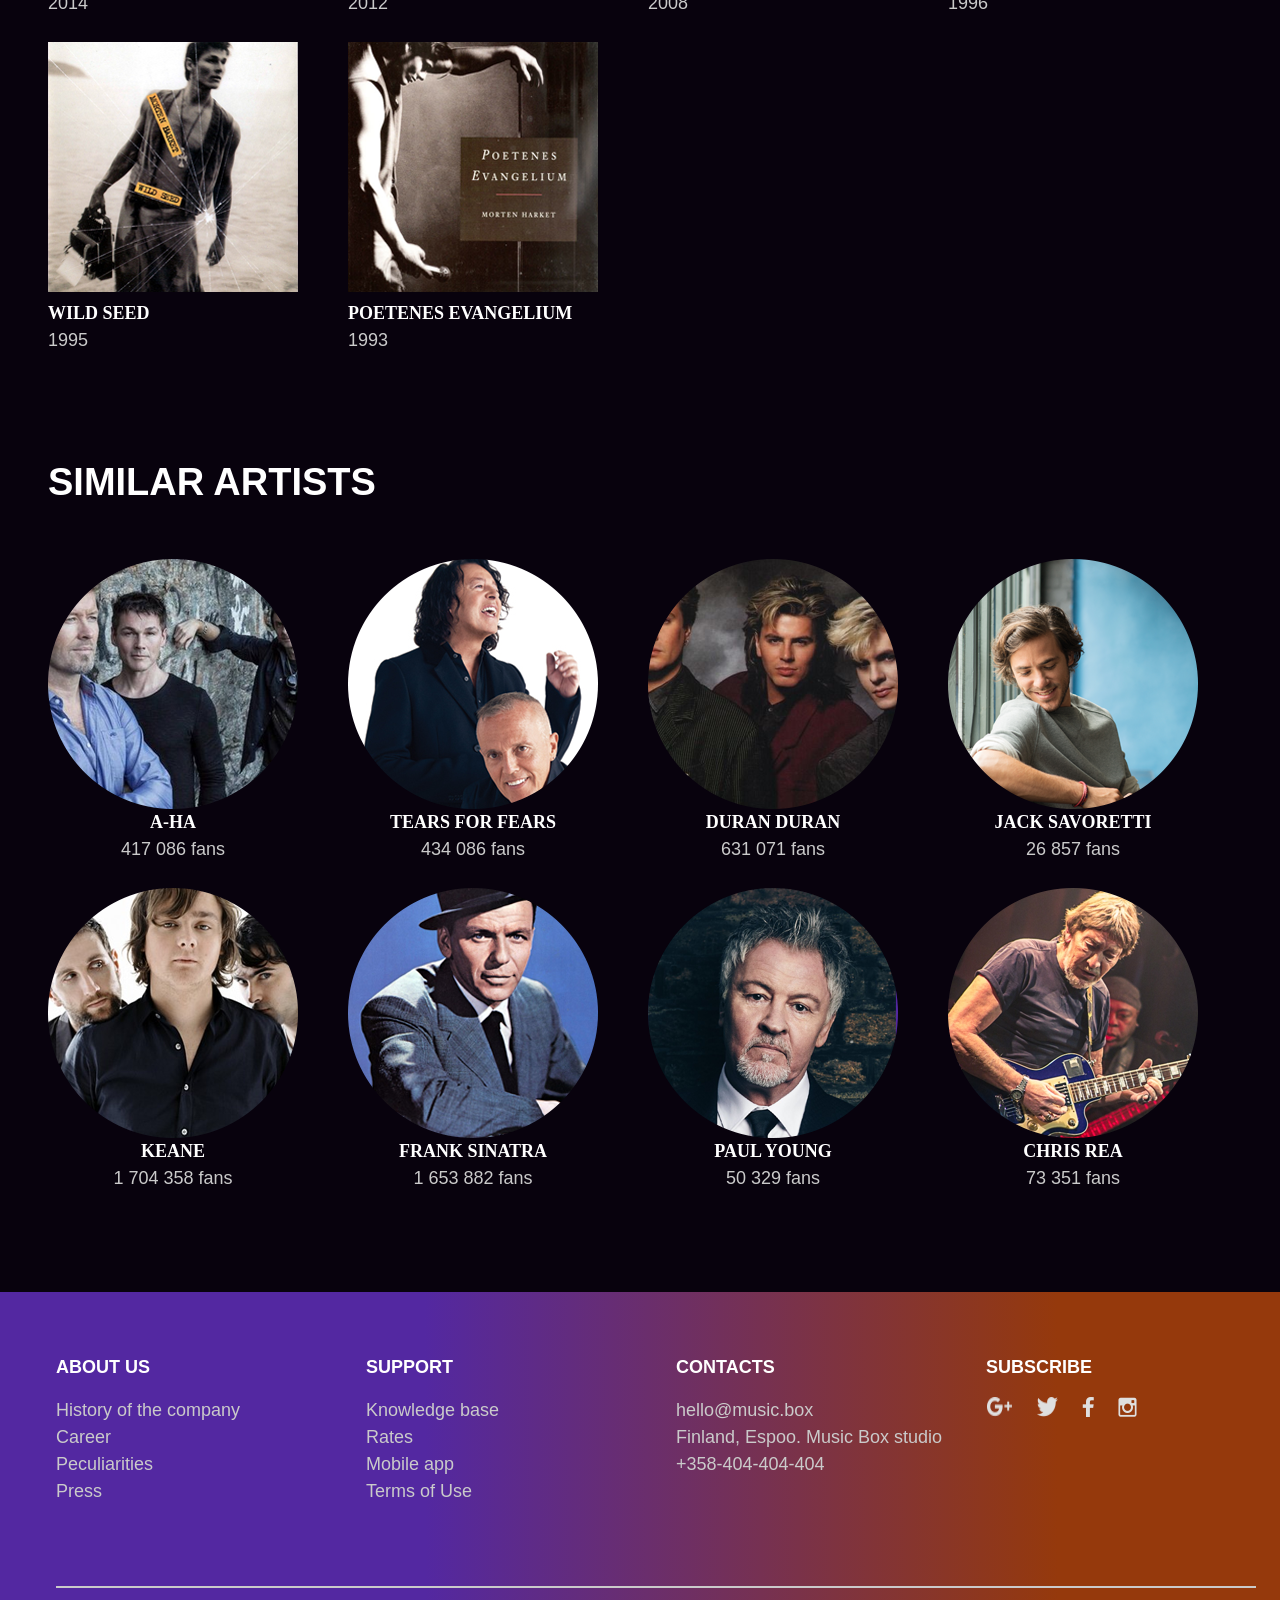
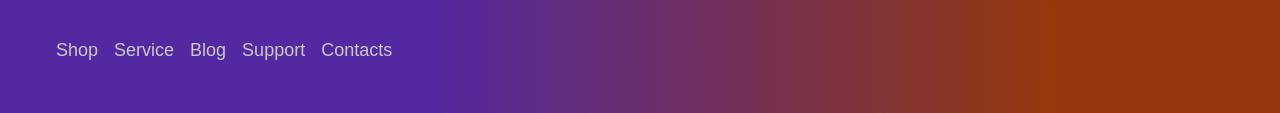
==== commit a1d9dbfa: "change padding and links" ====
--- a/index.html
+++ b/index.html
@@ -110,14 +110,14 @@
                       </div>
                   </div>
                   <div class="discography-item">
-                      <img src="/images/Morten_Harket_-_Out_Of_My_Hands.jpg" alt="Out Of My Hands">
-                      <div class="discography-info">
-                          <h3>Out Of My Hands</h3>
-                          <div>2012</div>
-                      </div>
-                  </div>
-                  <div class="discography-item">
-                      <img src="/images/Letter from Egypt.png" alt="Letter From Egypt">
+                    <img src="./images/Out of My Hands.png" alt="Out Of My Hands">
+                    <div class="discography-info">
+                        <h3>Out Of My Hands</h3>
+                        <div>2012</div>
+                    </div>
+                </div>
+                  <div class="discography-item">
+                      <img src="./images/Letter from Egypt.png" alt="Letter From Egypt">
                       <div class="discography-info">
                           <h3>Letter From Egypt</h3>
                           <div>2008</div>
@@ -152,14 +152,14 @@
               <h2 class="align-start bright-text-color">Similar artists</h2>
               <div class="similar-list">
                   <div class="similar-item">
-                      <img src="/images/A-ha.png" alt="A-Ha treck">
+                      <img src="./images/A-ha.png" alt="A-Ha treck">
                       <div class="similar-info">
                           <h3>A-Ha</h3>
                           <div>417 086 fans</div>
                       </div>
                   </div>
                   <div class="similar-item">
-                      <img src="/images/Tears for Fears.png" alt="Tears For Fears track">
+                      <img src="./images/Tears for Fears.png" alt="Tears For Fears track">
                       <div class="similar-info">
                           <h3>Tears For Fears</h3>
                           <div>434 086 fans</div>
--- a/css/app.css
+++ b/css/app.css
@@ -207,8 +207,7 @@
   display: flex;
   flex-direction: column;
   align-items: center;
-  padding-top: 200px;
-  padding-bottom: 200px;
+  padding: 200px 0 200px 1rem;
   color: #FFFFFF;
 }
 
@@ -661,6 +660,7 @@
 
 .bg-gradient {
   background: linear-gradient(89.75deg, #5328a1 32.83%, #95390c 81.56%);
+  padding-left: 1rem;
 }
 
 .footer-top-part {
@@ -730,7 +730,7 @@
 #page-popular-track {
   display: flex;
   justify-content: center;
-  padding-top: 100px;
+  padding: 100px 0 0 1rem;
 }
 
 h3 {
@@ -796,7 +796,7 @@
   }
 }
 #page-discography {
-  padding-top: 100px;
+  padding: 100px 0 0 1rem;
   display: flex;
   justify-content: center;
 }
@@ -840,7 +840,7 @@
 #page-similar {
   display: flex;
   justify-content: center;
-  padding-top: 100px;
+  padding: 100px 0 0 1rem;
   margin-bottom: 100px;
 }
 
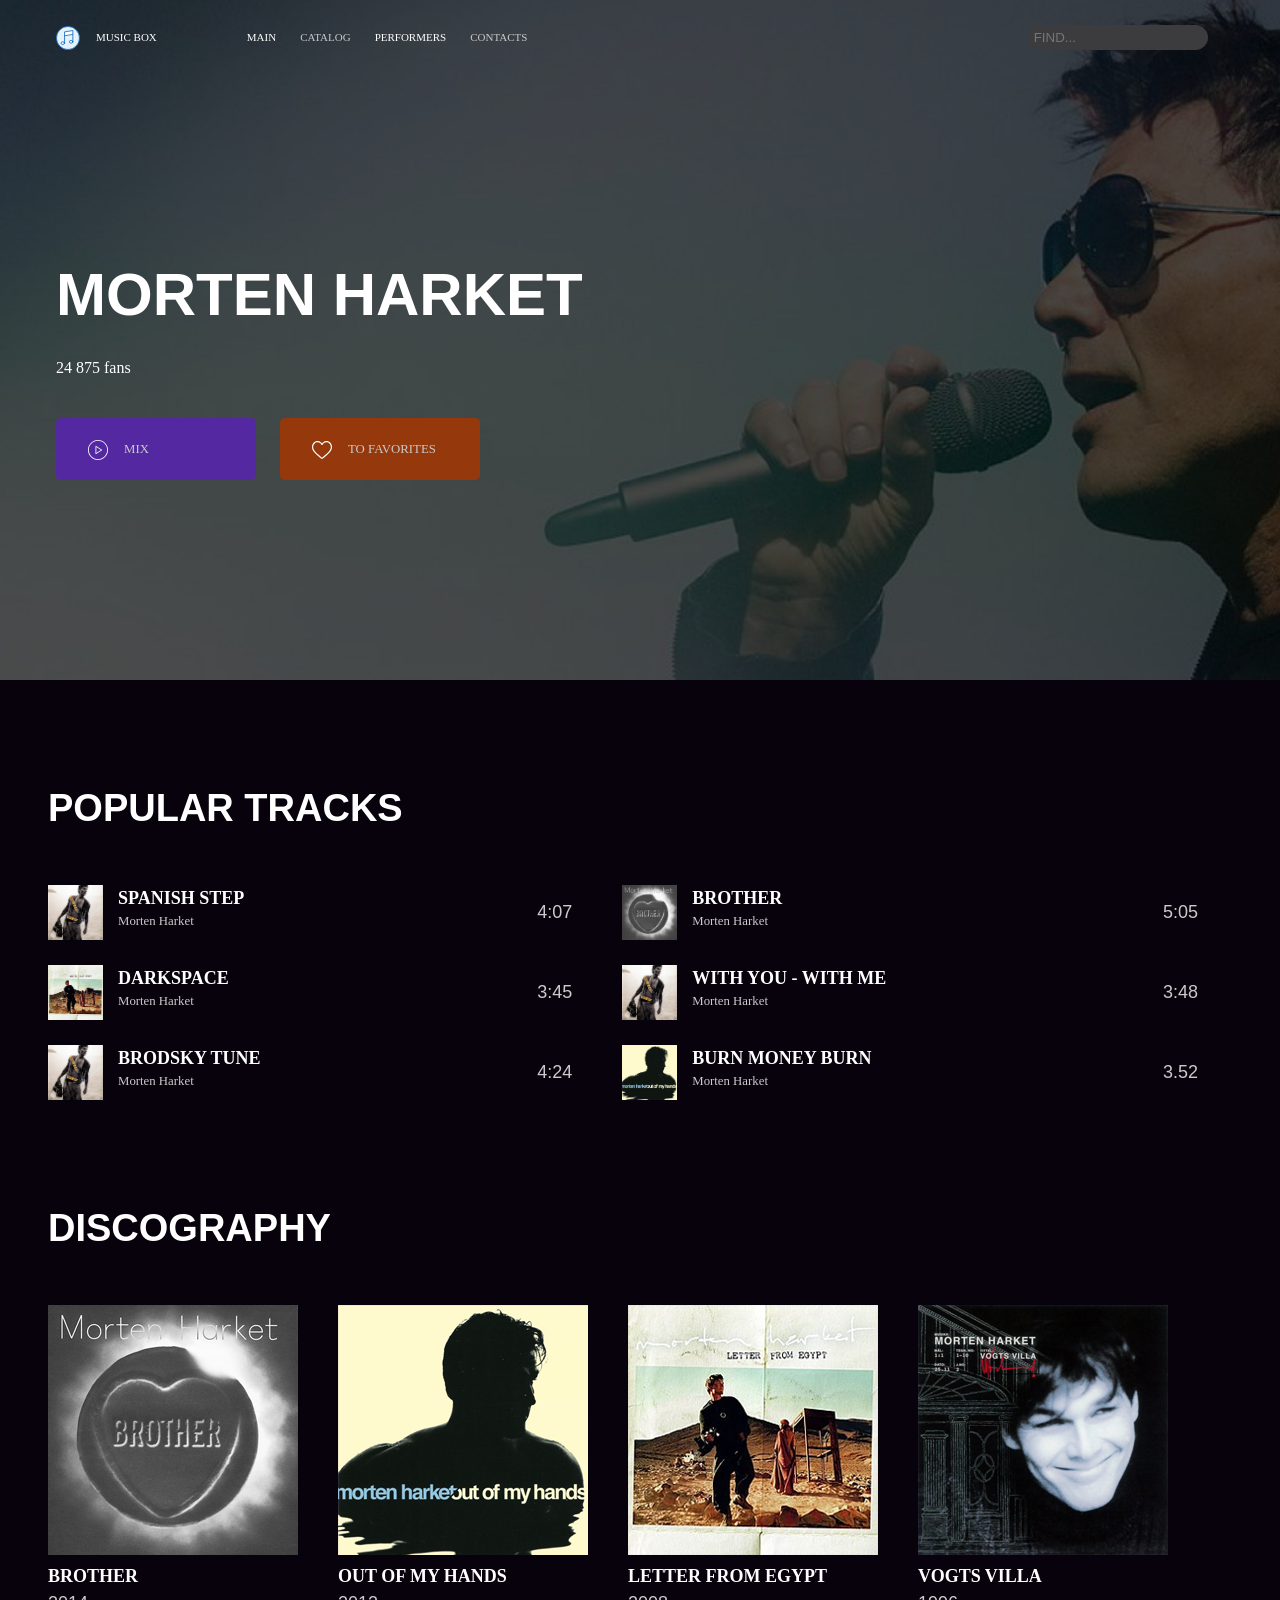
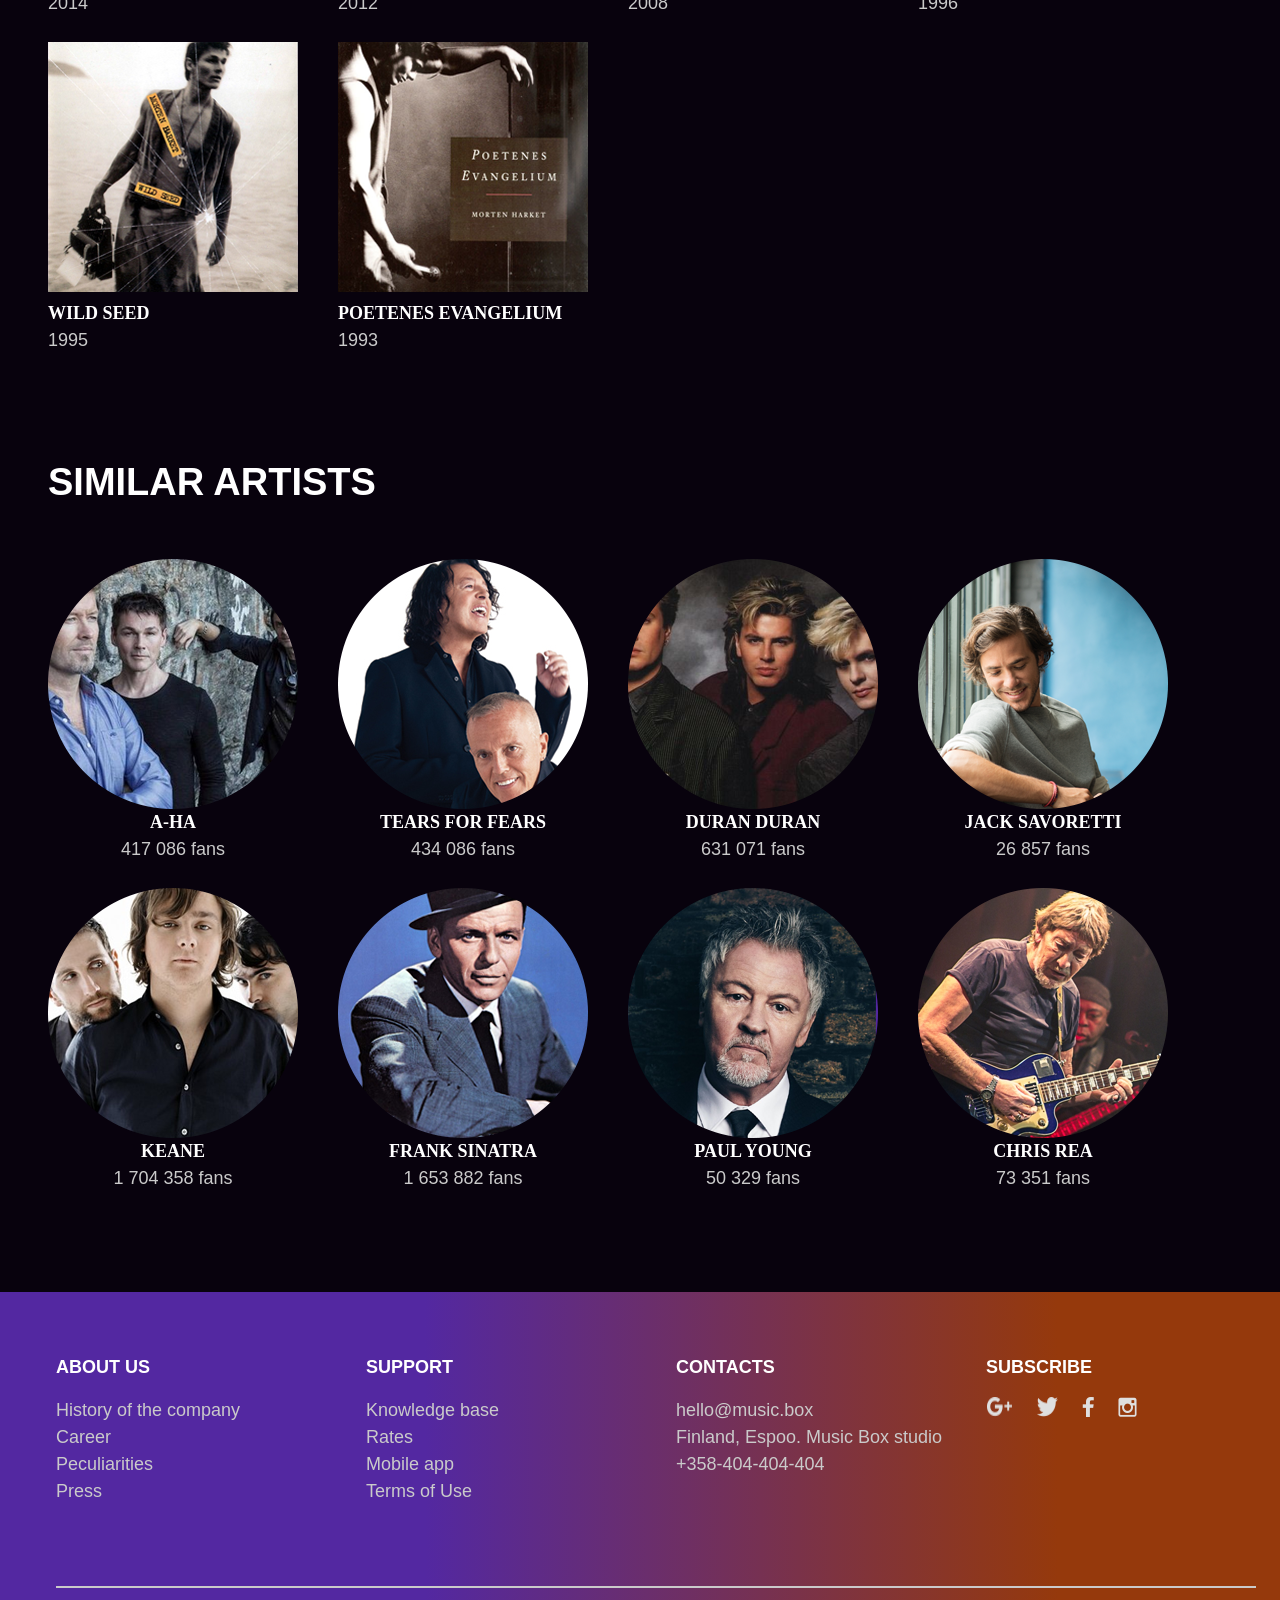
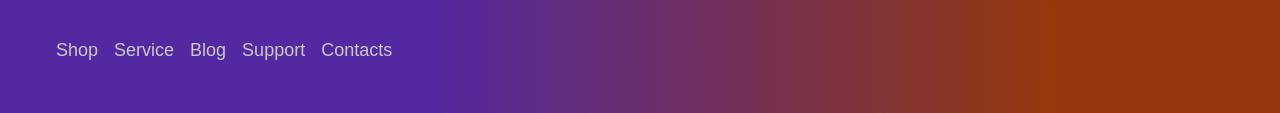
==== commit cb4d60b8: "add margin to imput" ====
--- a/index.html
+++ b/index.html
@@ -21,7 +21,7 @@
                           <div>CONTACTS</div>
                       </div>
                   </div>
-                  <input type="text" placeholder=" FIND..." class="search-form">
+                  <input type="text" placeholder=" FIND..." class="search-form" name="search">
               </header>
               <div class="artist-description">
                   <div class="artist-description-content">
--- a/css/app.css
+++ b/css/app.css
@@ -41,10 +41,10 @@
 }
 
 .search-form {
-  width: 248px;
+  width: 180px;
   height: 25px;
   padding: 0;
-  margin-right: 0;
+  margin-right: 3rem;
   border-radius: 50px;
   color: whitesmoke;
   background-color: #3C3B3D;
@@ -806,7 +806,7 @@
   flex-direction: row;
   flex-wrap: wrap;
   margin-top: 48px;
-  gap: 50px;
+  gap: 40px;
   row-gap: 25px;
 }
 
@@ -847,7 +847,7 @@
 .similar-list {
   display: flex;
   flex-direction: row;
-  gap: 50px;
+  gap: 40px;
   row-gap: 25px;
   margin-top: 48px;
   flex-wrap: wrap;
